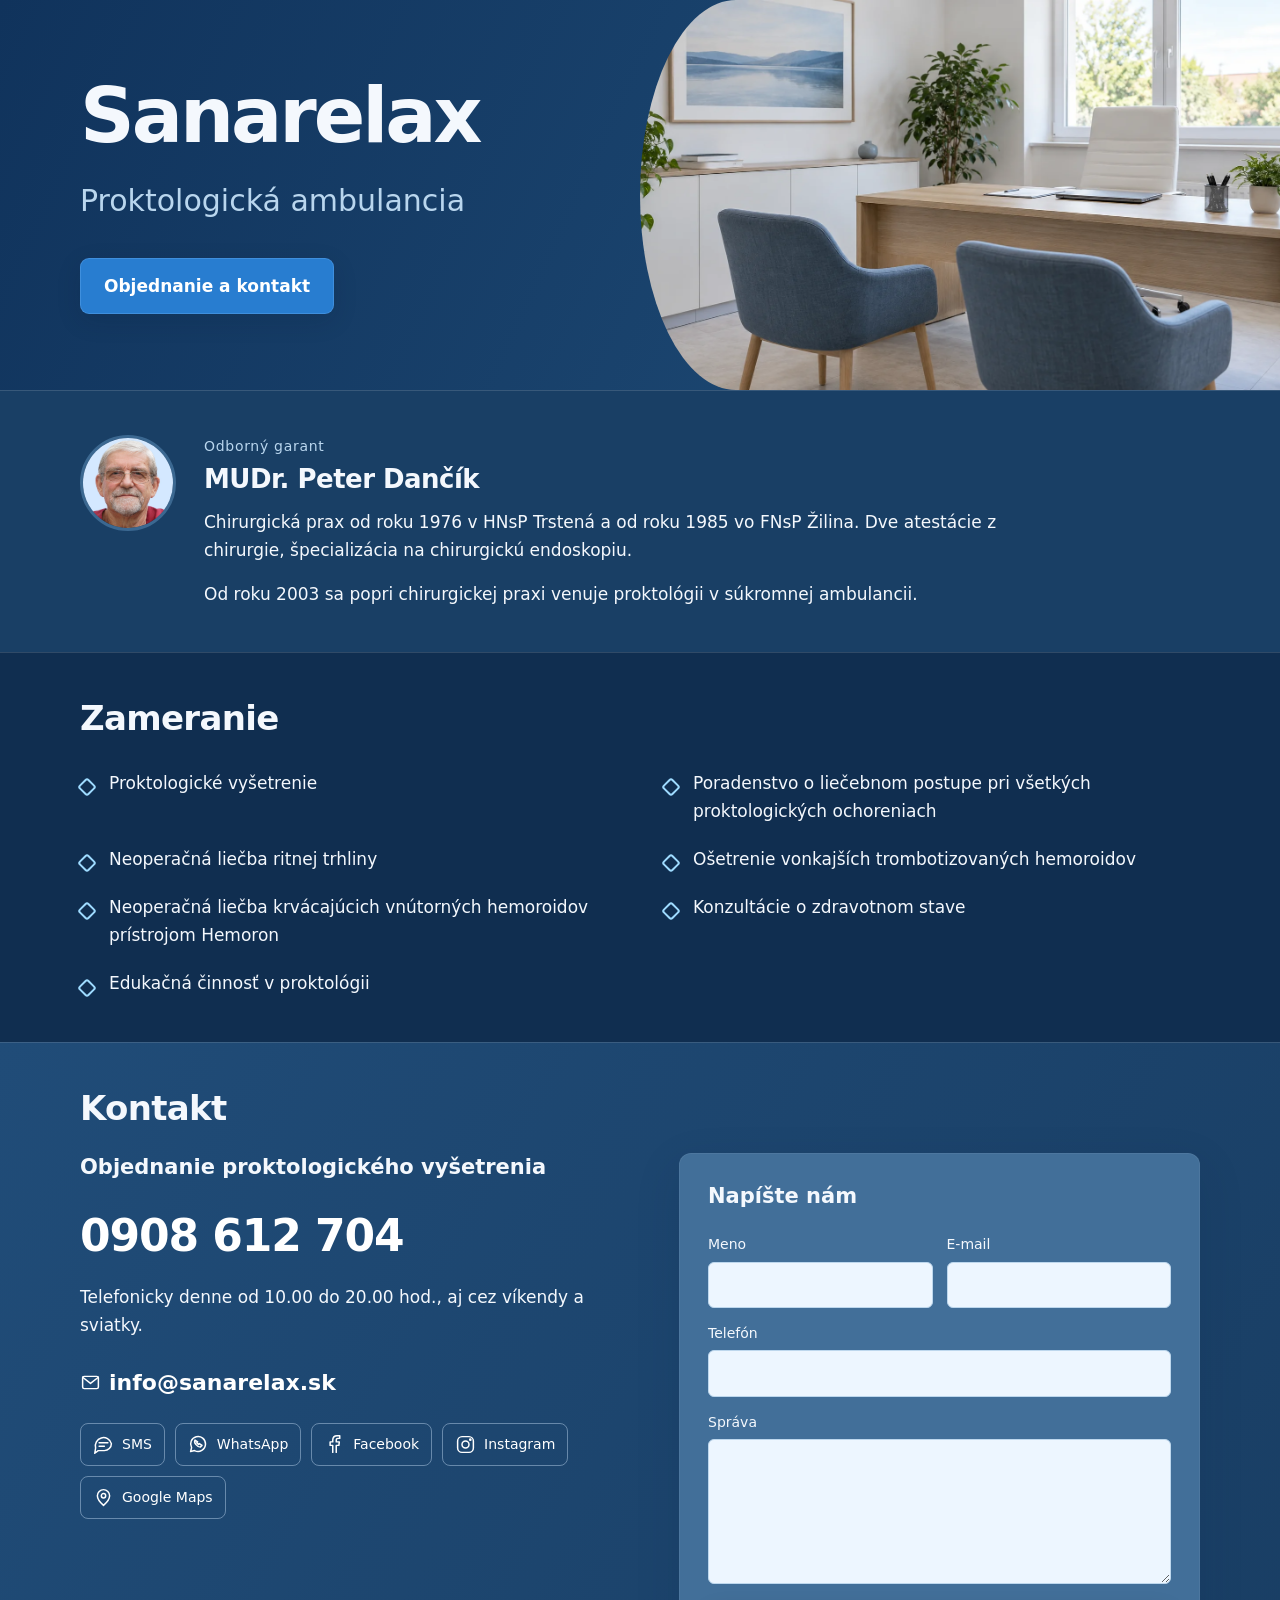
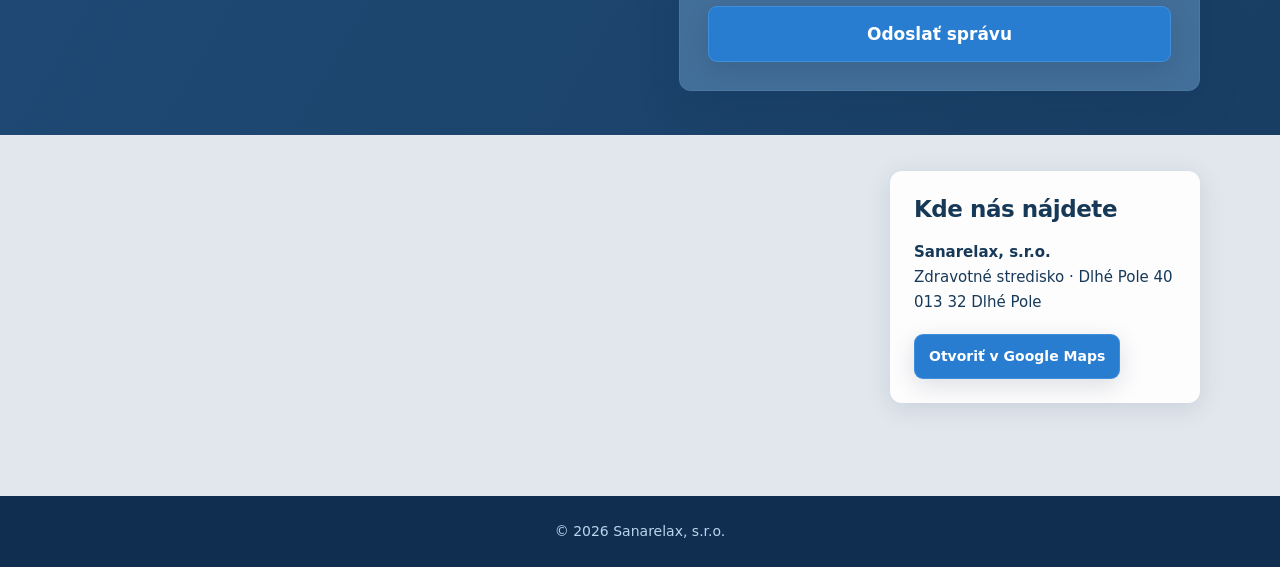
==== index.html @ e076d711 "Convert website to dark blue HTML design with shared CSS and clinic images" ====
<!DOCTYPE html>
<html lang="sk">
<head>
  <meta charset="utf-8">
  <meta name="viewport" content="width=device-width, initial-scale=1">
  <title>Sanarelax – proktologická ambulancia</title>
  <meta name="description" content="Proktologická ambulancia Sanarelax v Dlhom Poli. Odborný garant MUDr. Peter Dančík. Objednanie na telefónnom čísle 0908 612 704.">
  <link rel="stylesheet" href="assets/css/main.css">
</head>
<body>
  <main>
    <header class="hero">
<div class="hero-copy">
      <h1>Sanarelax</h1>
      <p class="subtitle">Proktologická ambulancia</p>
      <a class="button" href="#kontakt">Objednanie a kontakt</a>
    </div><img class="hero-image" src="assets/img/ordinacia.webp" alt="" width="1774" height="887" fetchpriority="high"></header>

    <section class="doctor-section" aria-labelledby="lekar">
      <div class="doctor">
        <img class="portrait" src="assets/img/peter-dancik.jpg" alt="MUDr. Peter Dančík" width="96">
        <div>
          <p class="label">Odborný garant</p>
          <h2 id="lekar">MUDr. Peter Dančík</h2>
          <p>Chirurgická prax od roku 1976 v HNsP Trstená a od roku 1985 vo FNsP Žilina. Dve atestácie z chirurgie, špecializácia na chirurgickú endoskopiu.</p>
          <p>Od roku 2003 sa popri chirurgickej praxi venuje proktológii v súkromnej ambulancii.</p>
        </div>
      </div>
    </section>

    <section class="services" aria-labelledby="zameranie">
      <h2 id="zameranie">Zameranie</h2>
      <ul>
        <li>Proktologické vyšetrenie</li>
        <li>Poradenstvo o liečebnom postupe pri všetkých proktologických ochoreniach</li>
        <li>Neoperačná liečba ritnej trhliny</li>
        <li>Ošetrenie vonkajších trombotizovaných hemoroidov</li>
        <li>Neoperačná liečba krvácajúcich vnútorných hemoroidov prístrojom Hemoron</li>
        <li>Konzultácie o zdravotnom stave</li>
        <li>Edukačná činnosť v proktológii</li>
      </ul>
    </section>

    <section id="kontakt" aria-labelledby="kontakt-nadpis">
      <h2 id="kontakt-nadpis">Kontakt</h2>
      <div class="contact-grid">
      <div>
      <h3>Objednanie proktologického vyšetrenia</h3>
      <a class="phone" href="tel:+421908612704">0908 612 704</a>
      <p>Telefonicky denne od 10.00 do 20.00 hod., aj cez víkendy a sviatky.</p>
      <div class="links" aria-label="Možnosti kontaktu">
        <a href="mailto:info@sanarelax.sk"><svg viewBox="0 0 24 24" aria-hidden="true" fill="none" stroke="currentColor" stroke-width="1.7" stroke-linecap="round" stroke-linejoin="round"><rect x="3" y="5" width="18" height="14" rx="2"/><path d="m3 6 9 7 9-7"/></svg><span>info@sanarelax.sk</span></a>
        <a href="sms:+421908612704"><svg viewBox="0 0 24 24" aria-hidden="true" fill="none" stroke="currentColor" stroke-width="1.7" stroke-linecap="round" stroke-linejoin="round"><path d="M21 11a8 8 0 0 1-8 8H6l-4 3 1-6a8 8 0 1 1 18-5Z"/><path d="M7 10h10M7 14h6"/></svg><span>SMS</span></a>
        <a href="https://wa.me/421908612704"><svg viewBox="0 0 24 24" aria-hidden="true" fill="none" stroke="currentColor" stroke-width="1.7" stroke-linecap="round" stroke-linejoin="round"><path d="M20 11.5a8.5 8.5 0 0 1-12.5 7.4L3 20l1.1-4.5A8.5 8.5 0 1 1 20 11.5Z"/><path d="M8 7c-2 3 3 8 6 8l2-2-3-2-1 1-2-2 1-1Z"/></svg><span>WhatsApp</span></a>
        <a href="https://www.facebook.com/sanarelax/"><svg viewBox="0 0 24 24" aria-hidden="true" fill="none" stroke="currentColor" stroke-width="1.7" stroke-linecap="round" stroke-linejoin="round"><path d="M14 21v-8h3l.5-4H14V7c0-1 .5-2 2-2h2V2h-3c-3 0-5 2-5 5v2H7v4h3v8"/></svg><span>Facebook</span></a>
        <a href="https://www.instagram.com/sanarelax/"><svg viewBox="0 0 24 24" aria-hidden="true" fill="none" stroke="currentColor" stroke-width="1.7" stroke-linecap="round" stroke-linejoin="round"><rect x="3" y="3" width="18" height="18" rx="5"/><circle cx="12" cy="12" r="4"/><circle cx="17.5" cy="6.5" r=".7" fill="currentColor"/></svg><span>Instagram</span></a>
        <a href="https://g.page/r/CdCc1nNWiC0nEAE"><svg viewBox="0 0 24 24" aria-hidden="true" fill="none" stroke="currentColor" stroke-width="1.7" stroke-linecap="round" stroke-linejoin="round"><path d="M19 10c0 5-7 11-7 11S5 15 5 10a7 7 0 1 1 14 0Z"/><circle cx="12" cy="10" r="2.5"/></svg><span>Google Maps</span></a>
      </div>

      </div>
      <form action="poslat.php" method="post">
        <h3>Napíšte nám</h3>
        <div class="form-row">
          <div class="field">
            <label for="contact_name">Meno</label>
            <input type="text" id="contact_name" name="contact_name" autocomplete="name" required>
          </div>
          <div class="field">
            <label for="contact_email">E-mail</label>
            <input type="email" id="contact_email" name="contact_email" autocomplete="email" required>
          </div>
        </div>
        <div class="field">
          <label for="contact_phone">Telefón</label>
          <input type="tel" id="contact_phone" name="contact_phone" autocomplete="tel" required>
        </div>
        <div class="field">
          <label for="contact_message">Správa</label>
          <textarea id="contact_message" name="contact_message" rows="5" required></textarea>
        </div>
        <button type="submit" class="button">Odoslať správu</button>
      </form>
      </div>
    </section>

    <section class="location" aria-labelledby="poloha-nadpis">
      <div class="location-info">
        <div>
          <h2 id="poloha-nadpis">Kde nás nájdete</h2>
          <address><strong>Sanarelax, s.r.o.</strong><br>
          Zdravotné stredisko · Dlhé Pole 40<br>
          013 32 Dlhé Pole</address>
        </div>
        <a class="button" href="https://g.page/r/CdCc1nNWiC0nEAE">Otvoriť v Google Maps</a>
      </div>
      <iframe id="gmapa" title="Mapa – Zdravotné stredisko Dlhé Pole" src="https://www.google.com/maps/embed?pb=!1m18!1m12!1m3!1d2601.9226549491436!2d18.625290515036497!3d49.296808277691724!2m3!1f0!2f0!3f0!3m2!1i1024!2i768!4f13.1!3m3!1m2!1s0x471467ad8bfbe7f3%3A0xce973a1a2fecd4f9!2sZdravotn%C3%A9%20stredisko%20Dlh%C3%A9%20Pole!5e0!3m2!1scs!2ssk!4v1595148067368!5m2!1scs!2ssk" width="100%" height="350" style="border:0" allowfullscreen loading="lazy"></iframe>
    </section>

    <footer>© 2026 Sanarelax, s.r.o.</footer>
  </main>
</body>
</html>
---- assets/css/main.css ----
:root{color-scheme:dark;--navy:#123458;--deep:#102e50;--panel:#204971;--text:#f4f8fd;--muted:#b9d6ee;--line:#ffffff22;--accent:#287dd0;--width:1120px}*{box-sizing:border-box}html{scroll-behavior:smooth}body{margin:0;background:var(--deep);color:var(--text);font:17px/1.65 system-ui,-apple-system,BlinkMacSystemFont,"Segoe UI",sans-serif}main{width:100%;margin:auto}a{color:var(--muted);text-underline-offset:4px}a:hover{color:white}:focus-visible{outline:3px solid #a6dcff;outline-offset:5px}h1,h2,h3,p{margin:0 0 16px}h1{font-size:clamp(46px,6vw,76px);letter-spacing:-.04em;line-height:1.05}h2{font-size:clamp(25px,3vw,34px);line-height:1.25;letter-spacing:-.02em}h3{font-size:21px;line-height:1.4}.subtitle{font-size:clamp(22px,3vw,30px);color:var(--muted);margin:20px 0 32px}.button{display:inline-flex;justify-content:center;align-items:center;padding:13px 23px;border:1px solid #80bfff44;border-radius:9px;background:var(--accent);color:white;font:inherit;font-weight:650;text-decoration:none;cursor:pointer;box-shadow:0 7px 24px #04182c22}.button:hover{background:#1f68b0}.hero{display:grid;grid-template-columns:1fr 1fr;background:linear-gradient(115deg,#10335c,#214f7a);min-height:390px}.hero-copy{align-self:center;padding:64px 34px 64px max(28px,calc((100vw - var(--width))/2))}.hero-image{width:100%;height:100%;min-height:390px;object-fit:cover;border-radius:18% 0 0 18% / 60% 0 0 60%}section{border-top:1px solid var(--line);padding:44px max(28px,calc((100vw - var(--width))/2));scroll-margin-top:20px}.doctor-section{background:#193f65}.doctor{display:flex;align-items:flex-start;gap:28px;max-width:960px}.portrait{width:96px;height:96px;object-fit:cover;border-radius:50%;flex:0 0 96px;border:3px solid #8bc7f34d}.label{color:var(--muted);font-size:14px;letter-spacing:.05em;margin-bottom:5px}.doctor h2{font-size:26px;margin-bottom:12px}.doctor p:last-child{margin-bottom:0}.services{background:var(--deep)}.services h2{margin-bottom:30px}.services ul{display:grid;grid-template-columns:1fr 1fr;gap:20px 48px;list-style:none;margin:0;padding:0}.services li{position:relative;padding-left:29px}.services li:before{content:"";position:absolute;left:0;top:.65em;width:10px;height:10px;border:2px solid #9edbff;border-radius:3px;transform:rotate(45deg)}#kontakt{background:linear-gradient(120deg,#204c78,#193e64)}.contact-grid{display:grid;grid-template-columns:1.05fr 1fr;gap:52px;align-items:start}#kontakt>h2{margin-bottom:24px}.phone{display:inline-block;font-size:clamp(30px,4vw,44px);line-height:1.3;color:#fff;text-decoration:none;font-weight:700;margin:9px 0 18px;letter-spacing:-.025em}.links{display:flex;flex-wrap:wrap;gap:10px;margin-top:26px}.links a{display:inline-flex;align-items:center;gap:8px;color:#fff;text-decoration:none;font-size:14px;border:1px solid #b1cbe580;border-radius:8px;padding:9px 12px}.links a:hover{background:#ffffff12}.links a:first-child{width:100%;border:0;padding:0 0 12px;font-size:22px;font-weight:600}.links svg{width:21px;height:21px;flex-shrink:0}.links span{overflow-wrap:anywhere}form{background:#426f99;padding:28px;border:1px solid #ffffff0f;border-radius:12px;box-shadow:0 15px 45px #09234020}form h3{margin-bottom:22px}.form-row{display:grid;grid-template-columns:1fr 1fr;gap:14px}.field{margin-bottom:14px;min-width:0}label{display:block;font-size:14px;margin-bottom:5px}input,textarea{font:inherit;line-height:1.45;width:100%;padding:10px 12px;background:#edf6ff;color:#17324b;border:1px solid #bdd7ed;border-radius:6px;min-height:44px;color-scheme:light}textarea{resize:vertical;min-height:116px}form .button{width:100%}.location{padding:0;position:relative;background:#e2e7ed;color:#173958}.location iframe{display:block;width:100%;height:360px;border:0;filter:grayscale(1)}.location-info{position:absolute;right:max(28px,calc((100vw - var(--width))/2));top:35px;width:310px;padding:24px;border-radius:12px;background:#ffffffed;z-index:1;box-shadow:0 5px 24px #17395820}.location-info h2{font-size:23px}.location-info address{font-style:normal;font-size:15px}.location-info .button{margin-top:20px;padding:10px 14px;font-size:14px}footer{text-align:center;padding:24px;color:var(--muted);font-size:14px}.response-page main{max-width:800px;padding:48px 24px}.response-page header{padding:30px 0}.response-page section{padding:30px;background:var(--panel);border-radius:12px}.status{font-size:32px;color:var(--muted)}.actions{display:flex;flex-wrap:wrap;gap:18px;align-items:center}.note{color:var(--muted)}[hidden]{display:none!important}progress{width:100%;accent-color:var(--accent);margin:16px 0}@media(max-width:760px){.hero{grid-template-columns:1fr}.hero-copy{padding:42px 24px}.hero-image{height:230px;min-height:0;border-radius:0}.contact-grid{grid-template-columns:1fr;gap:30px}section{padding:32px 24px}.services ul{grid-template-columns:1fr;gap:17px}.location{padding:0}.location-info{position:static;width:auto;border-radius:0;padding:26px 24px}.location iframe{height:300px}.doctor{gap:18px}.portrait{width:80px;height:80px;flex-basis:80px}.doctor h2{font-size:23px}form{padding:22px}}@media(max-width:380px){.form-row{grid-template-columns:1fr;gap:0}.doctor{display:block}.portrait{margin-bottom:16px}.links a:first-child{font-size:19px}}@media(prefers-reduced-motion:reduce){html{scroll-behavior:auto}}
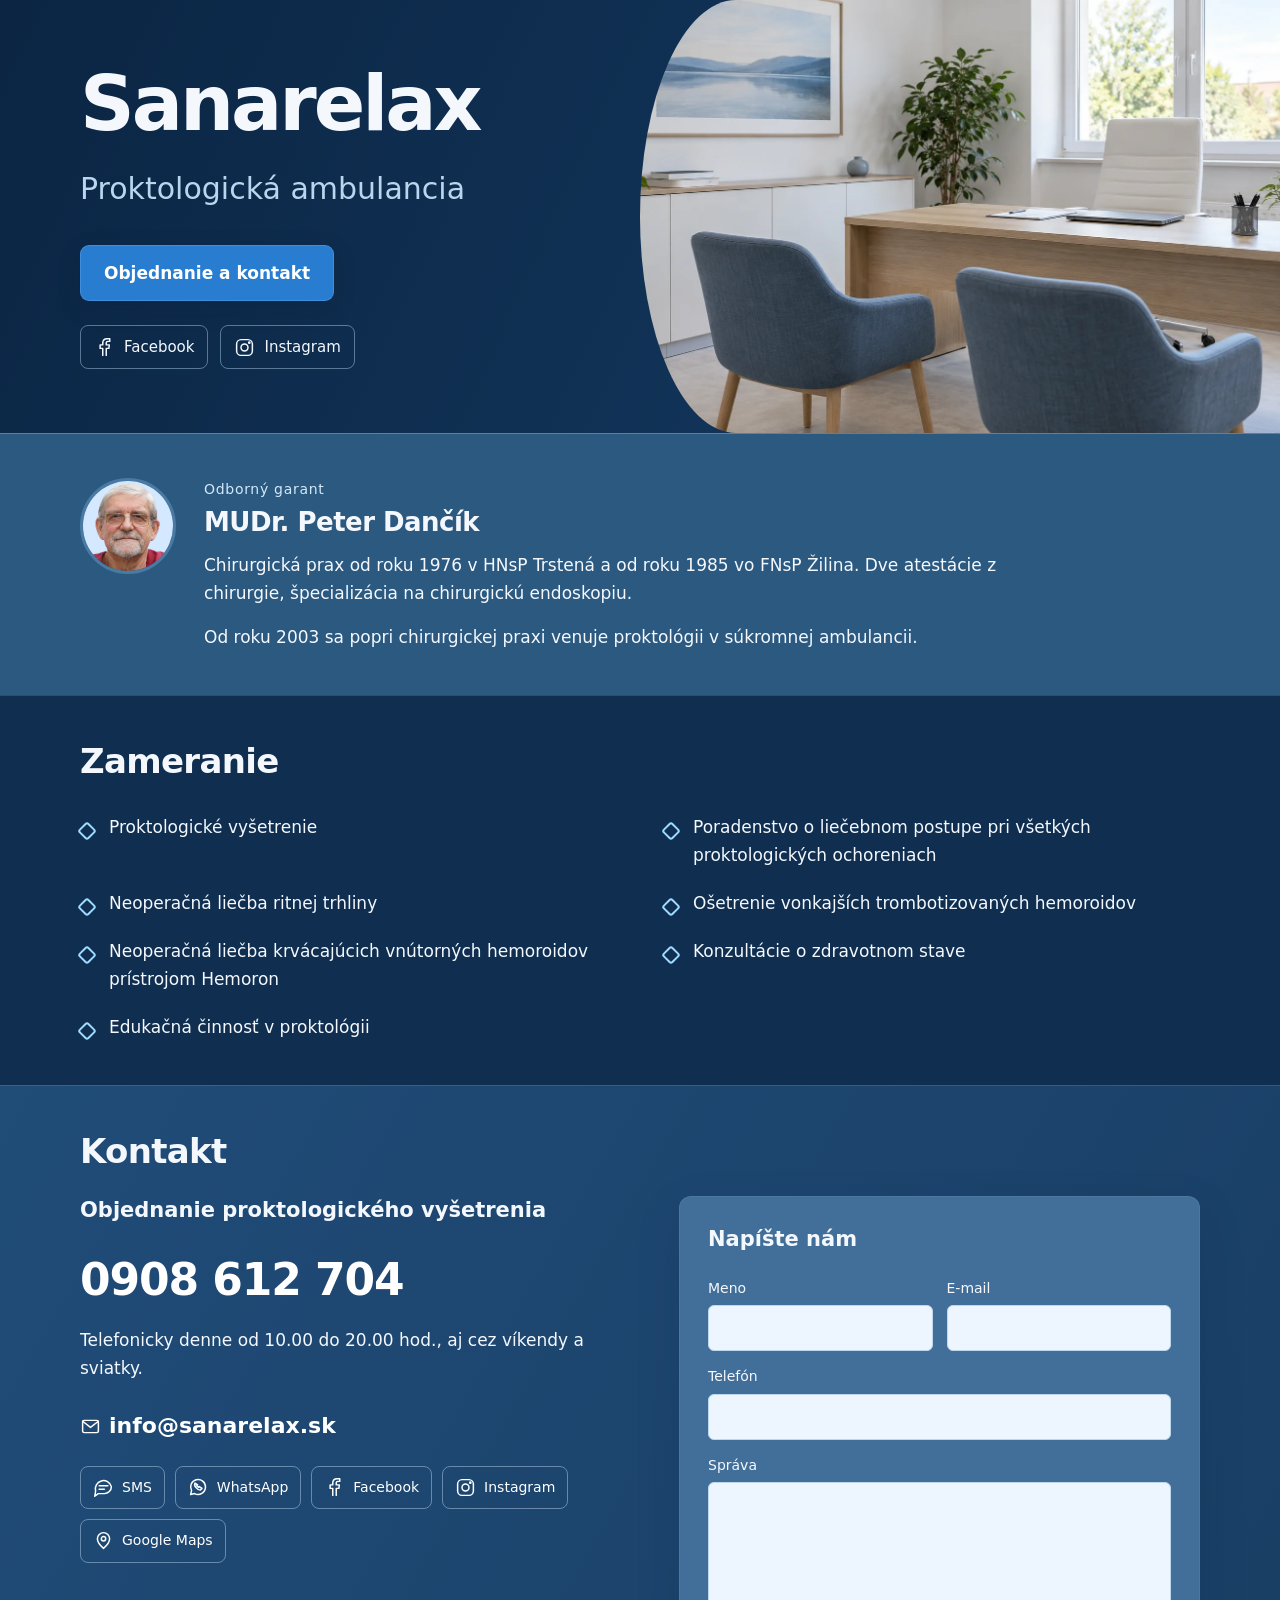
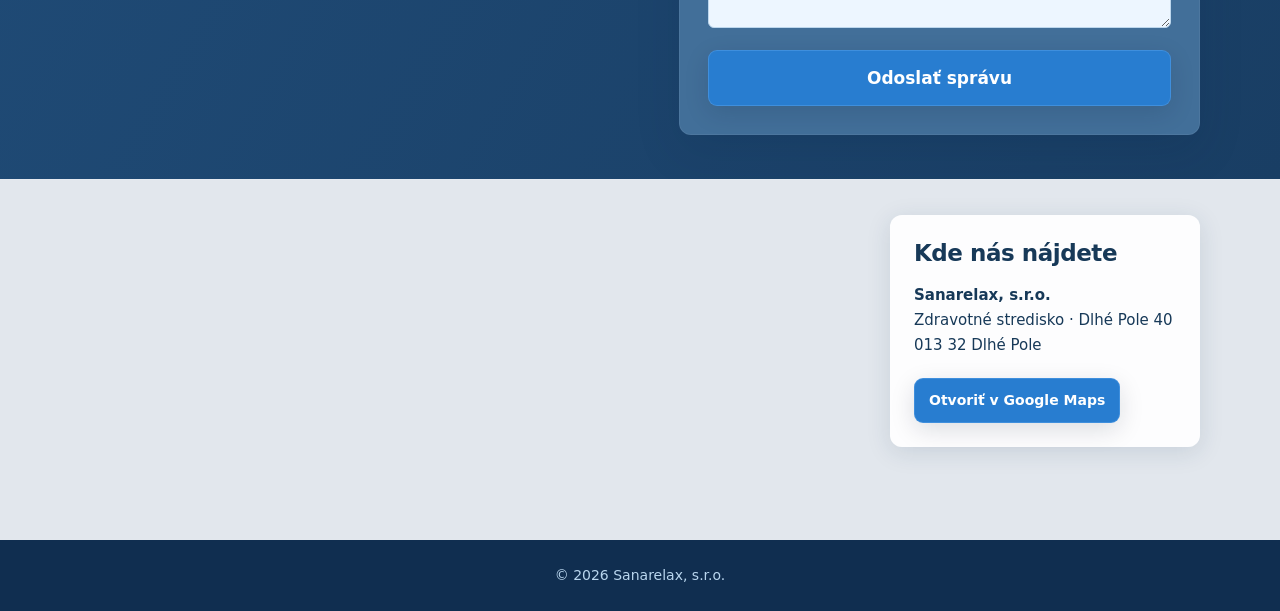
==== commit 5e8a14d5: "Add header social links and distinguish biography background" ====
--- a/index.html
+++ b/index.html
@@ -14,6 +14,10 @@
       <h1>Sanarelax</h1>
       <p class="subtitle">Proktologická ambulancia</p>
       <a class="button" href="#kontakt">Objednanie a kontakt</a>
+      <nav class="hero-social" aria-label="Sociálne siete">
+        <a href="https://www.facebook.com/sanarelax/"><svg viewBox="0 0 24 24" aria-hidden="true" fill="none" stroke="currentColor" stroke-width="1.7" stroke-linecap="round" stroke-linejoin="round"><path d="M14 21v-8h3l.5-4H14V7c0-1 .5-2 2-2h2V2h-3c-3 0-5 2-5 5v2H7v4h3v8"/></svg><span>Facebook</span></a>
+        <a href="https://www.instagram.com/sanarelax/"><svg viewBox="0 0 24 24" aria-hidden="true" fill="none" stroke="currentColor" stroke-width="1.7" stroke-linecap="round" stroke-linejoin="round"><rect x="3" y="3" width="18" height="18" rx="5"/><circle cx="12" cy="12" r="4"/><circle cx="17.5" cy="6.5" r=".7" fill="currentColor"/></svg><span>Instagram</span></a>
+      </nav>
     </div><img class="hero-image" src="assets/img/ordinacia.webp" alt="" width="1774" height="887" fetchpriority="high"></header>
 
     <section class="doctor-section" aria-labelledby="lekar">
--- a/assets/css/main.css
+++ b/assets/css/main.css
@@ -1 +1,2 @@
-:root{color-scheme:dark;--navy:#123458;--deep:#102e50;--panel:#204971;--text:#f4f8fd;--muted:#b9d6ee;--line:#ffffff22;--accent:#287dd0;--width:1120px}*{box-sizing:border-box}html{scroll-behavior:smooth}body{margin:0;background:var(--deep);color:var(--text);font:17px/1.65 system-ui,-apple-system,BlinkMacSystemFont,"Segoe UI",sans-serif}main{width:100%;margin:auto}a{color:var(--muted);text-underline-offset:4px}a:hover{color:white}:focus-visible{outline:3px solid #a6dcff;outline-offset:5px}h1,h2,h3,p{margin:0 0 16px}h1{font-size:clamp(46px,6vw,76px);letter-spacing:-.04em;line-height:1.05}h2{font-size:clamp(25px,3vw,34px);line-height:1.25;letter-spacing:-.02em}h3{font-size:21px;line-height:1.4}.subtitle{font-size:clamp(22px,3vw,30px);color:var(--muted);margin:20px 0 32px}.button{display:inline-flex;justify-content:center;align-items:center;padding:13px 23px;border:1px solid #80bfff44;border-radius:9px;background:var(--accent);color:white;font:inherit;font-weight:650;text-decoration:none;cursor:pointer;box-shadow:0 7px 24px #04182c22}.button:hover{background:#1f68b0}.hero{display:grid;grid-template-columns:1fr 1fr;background:linear-gradient(115deg,#10335c,#214f7a);min-height:390px}.hero-copy{align-self:center;padding:64px 34px 64px max(28px,calc((100vw - var(--width))/2))}.hero-image{width:100%;height:100%;min-height:390px;object-fit:cover;border-radius:18% 0 0 18% / 60% 0 0 60%}section{border-top:1px solid var(--line);padding:44px max(28px,calc((100vw - var(--width))/2));scroll-margin-top:20px}.doctor-section{background:#193f65}.doctor{display:flex;align-items:flex-start;gap:28px;max-width:960px}.portrait{width:96px;height:96px;object-fit:cover;border-radius:50%;flex:0 0 96px;border:3px solid #8bc7f34d}.label{color:var(--muted);font-size:14px;letter-spacing:.05em;margin-bottom:5px}.doctor h2{font-size:26px;margin-bottom:12px}.doctor p:last-child{margin-bottom:0}.services{background:var(--deep)}.services h2{margin-bottom:30px}.services ul{display:grid;grid-template-columns:1fr 1fr;gap:20px 48px;list-style:none;margin:0;padding:0}.services li{position:relative;padding-left:29px}.services li:before{content:"";position:absolute;left:0;top:.65em;width:10px;height:10px;border:2px solid #9edbff;border-radius:3px;transform:rotate(45deg)}#kontakt{background:linear-gradient(120deg,#204c78,#193e64)}.contact-grid{display:grid;grid-template-columns:1.05fr 1fr;gap:52px;align-items:start}#kontakt>h2{margin-bottom:24px}.phone{display:inline-block;font-size:clamp(30px,4vw,44px);line-height:1.3;color:#fff;text-decoration:none;font-weight:700;margin:9px 0 18px;letter-spacing:-.025em}.links{display:flex;flex-wrap:wrap;gap:10px;margin-top:26px}.links a{display:inline-flex;align-items:center;gap:8px;color:#fff;text-decoration:none;font-size:14px;border:1px solid #b1cbe580;border-radius:8px;padding:9px 12px}.links a:hover{background:#ffffff12}.links a:first-child{width:100%;border:0;padding:0 0 12px;font-size:22px;font-weight:600}.links svg{width:21px;height:21px;flex-shrink:0}.links span{overflow-wrap:anywhere}form{background:#426f99;padding:28px;border:1px solid #ffffff0f;border-radius:12px;box-shadow:0 15px 45px #09234020}form h3{margin-bottom:22px}.form-row{display:grid;grid-template-columns:1fr 1fr;gap:14px}.field{margin-bottom:14px;min-width:0}label{display:block;font-size:14px;margin-bottom:5px}input,textarea{font:inherit;line-height:1.45;width:100%;padding:10px 12px;background:#edf6ff;color:#17324b;border:1px solid #bdd7ed;border-radius:6px;min-height:44px;color-scheme:light}textarea{resize:vertical;min-height:116px}form .button{width:100%}.location{padding:0;position:relative;background:#e2e7ed;color:#173958}.location iframe{display:block;width:100%;height:360px;border:0;filter:grayscale(1)}.location-info{position:absolute;right:max(28px,calc((100vw - var(--width))/2));top:35px;width:310px;padding:24px;border-radius:12px;background:#ffffffed;z-index:1;box-shadow:0 5px 24px #17395820}.location-info h2{font-size:23px}.location-info address{font-style:normal;font-size:15px}.location-info .button{margin-top:20px;padding:10px 14px;font-size:14px}footer{text-align:center;padding:24px;color:var(--muted);font-size:14px}.response-page main{max-width:800px;padding:48px 24px}.response-page header{padding:30px 0}.response-page section{padding:30px;background:var(--panel);border-radius:12px}.status{font-size:32px;color:var(--muted)}.actions{display:flex;flex-wrap:wrap;gap:18px;align-items:center}.note{color:var(--muted)}[hidden]{display:none!important}progress{width:100%;accent-color:var(--accent);margin:16px 0}@media(max-width:760px){.hero{grid-template-columns:1fr}.hero-copy{padding:42px 24px}.hero-image{height:230px;min-height:0;border-radius:0}.contact-grid{grid-template-columns:1fr;gap:30px}section{padding:32px 24px}.services ul{grid-template-columns:1fr;gap:17px}.location{padding:0}.location-info{position:static;width:auto;border-radius:0;padding:26px 24px}.location iframe{height:300px}.doctor{gap:18px}.portrait{width:80px;height:80px;flex-basis:80px}.doctor h2{font-size:23px}form{padding:22px}}@media(max-width:380px){.form-row{grid-template-columns:1fr;gap:0}.doctor{display:block}.portrait{margin-bottom:16px}.links a:first-child{font-size:19px}}@media(prefers-reduced-motion:reduce){html{scroll-behavior:auto}}+:root{color-scheme:dark;--navy:#123458;--deep:#102e50;--panel:#204971;--text:#f4f8fd;--muted:#b9d6ee;--line:#ffffff22;--accent:#287dd0;--width:1120px}*{box-sizing:border-box}html{scroll-behavior:smooth}body{margin:0;background:var(--deep);color:var(--text);font:17px/1.65 system-ui,-apple-system,BlinkMacSystemFont,"Segoe UI",sans-serif}main{width:100%;margin:auto}a{color:var(--muted);text-underline-offset:4px}a:hover{color:white}:focus-visible{outline:3px solid #a6dcff;outline-offset:5px}h1,h2,h3,p{margin:0 0 16px}h1{font-size:clamp(46px,6vw,76px);letter-spacing:-.04em;line-height:1.05}h2{font-size:clamp(25px,3vw,34px);line-height:1.25;letter-spacing:-.02em}h3{font-size:21px;line-height:1.4}.subtitle{font-size:clamp(22px,3vw,30px);color:var(--muted);margin:20px 0 32px}.button{display:inline-flex;justify-content:center;align-items:center;padding:13px 23px;border:1px solid #80bfff44;border-radius:9px;background:var(--accent);color:white;font:inherit;font-weight:650;text-decoration:none;cursor:pointer;box-shadow:0 7px 24px #04182c22}.button:hover{background:#1f68b0}.hero{display:grid;grid-template-columns:1fr 1fr;background:linear-gradient(115deg,#0b2543,#153c64);min-height:390px}.hero-copy{align-self:center;padding:64px 34px 64px max(28px,calc((100vw - var(--width))/2))}.hero-image{width:100%;height:100%;min-height:390px;object-fit:cover;border-radius:18% 0 0 18% / 60% 0 0 60%}section{border-top:1px solid var(--line);padding:44px max(28px,calc((100vw - var(--width))/2));scroll-margin-top:20px}.doctor-section{background:#2c5980;border-top:1px solid #9edbff55}.doctor-section .label{color:#d3e9fa}.doctor{display:flex;align-items:flex-start;gap:28px;max-width:960px}.portrait{width:96px;height:96px;object-fit:cover;border-radius:50%;flex:0 0 96px;border:3px solid #8bc7f34d}.label{color:var(--muted);font-size:14px;letter-spacing:.05em;margin-bottom:5px}.doctor h2{font-size:26px;margin-bottom:12px}.doctor p:last-child{margin-bottom:0}.services{background:var(--deep)}.services h2{margin-bottom:30px}.services ul{display:grid;grid-template-columns:1fr 1fr;gap:20px 48px;list-style:none;margin:0;padding:0}.services li{position:relative;padding-left:29px}.services li:before{content:"";position:absolute;left:0;top:.65em;width:10px;height:10px;border:2px solid #9edbff;border-radius:3px;transform:rotate(45deg)}#kontakt{background:linear-gradient(120deg,#204c78,#193e64)}.contact-grid{display:grid;grid-template-columns:1.05fr 1fr;gap:52px;align-items:start}#kontakt>h2{margin-bottom:24px}.phone{display:inline-block;font-size:clamp(30px,4vw,44px);line-height:1.3;color:#fff;text-decoration:none;font-weight:700;margin:9px 0 18px;letter-spacing:-.025em}.links{display:flex;flex-wrap:wrap;gap:10px;margin-top:26px}.links a{display:inline-flex;align-items:center;gap:8px;color:#fff;text-decoration:none;font-size:14px;border:1px solid #b1cbe580;border-radius:8px;padding:9px 12px}.links a:hover{background:#ffffff12}.links a:first-child{width:100%;border:0;padding:0 0 12px;font-size:22px;font-weight:600}.links svg{width:21px;height:21px;flex-shrink:0}.links span{overflow-wrap:anywhere}form{background:#426f99;padding:28px;border:1px solid #ffffff0f;border-radius:12px;box-shadow:0 15px 45px #09234020}form h3{margin-bottom:22px}.form-row{display:grid;grid-template-columns:1fr 1fr;gap:14px}.field{margin-bottom:14px;min-width:0}label{display:block;font-size:14px;margin-bottom:5px}input,textarea{font:inherit;line-height:1.45;width:100%;padding:10px 12px;background:#edf6ff;color:#17324b;border:1px solid #bdd7ed;border-radius:6px;min-height:44px;color-scheme:light}textarea{resize:vertical;min-height:116px}form .button{width:100%}.location{padding:0;position:relative;background:#e2e7ed;color:#173958}.location iframe{display:block;width:100%;height:360px;border:0;filter:grayscale(1)}.location-info{position:absolute;right:max(28px,calc((100vw - var(--width))/2));top:35px;width:310px;padding:24px;border-radius:12px;background:#ffffffed;z-index:1;box-shadow:0 5px 24px #17395820}.location-info h2{font-size:23px}.location-info address{font-style:normal;font-size:15px}.location-info .button{margin-top:20px;padding:10px 14px;font-size:14px}footer{text-align:center;padding:24px;color:var(--muted);font-size:14px}.response-page main{max-width:800px;padding:48px 24px}.response-page header{padding:30px 0}.response-page section{padding:30px;background:var(--panel);border-radius:12px}.status{font-size:32px;color:var(--muted)}.actions{display:flex;flex-wrap:wrap;gap:18px;align-items:center}.note{color:var(--muted)}[hidden]{display:none!important}progress{width:100%;accent-color:var(--accent);margin:16px 0}@media(max-width:760px){.hero{grid-template-columns:1fr}.hero-copy{padding:42px 24px}.hero-image{height:230px;min-height:0;border-radius:0}.contact-grid{grid-template-columns:1fr;gap:30px}section{padding:32px 24px}.services ul{grid-template-columns:1fr;gap:17px}.location{padding:0}.location-info{position:static;width:auto;border-radius:0;padding:26px 24px}.location iframe{height:300px}.doctor{gap:18px}.portrait{width:80px;height:80px;flex-basis:80px}.doctor h2{font-size:23px}form{padding:22px}}@media(max-width:380px){.form-row{grid-template-columns:1fr;gap:0}.doctor{display:block}.portrait{margin-bottom:16px}.links a:first-child{font-size:19px}}@media(prefers-reduced-motion:reduce){html{scroll-behavior:auto}}
+.hero-social{display:flex;flex-wrap:wrap;gap:12px;margin-top:24px}.hero-social a{display:inline-flex;align-items:center;gap:9px;min-height:44px;padding:9px 13px;border:1px solid #a9cfe77a;border-radius:8px;color:#f4f8fd;text-decoration:none;font-size:15px;line-height:1.4}.hero-social a:hover{background:#ffffff14;border-color:#a9cfe7}.hero-social svg{width:21px;height:21px;flex-shrink:0}
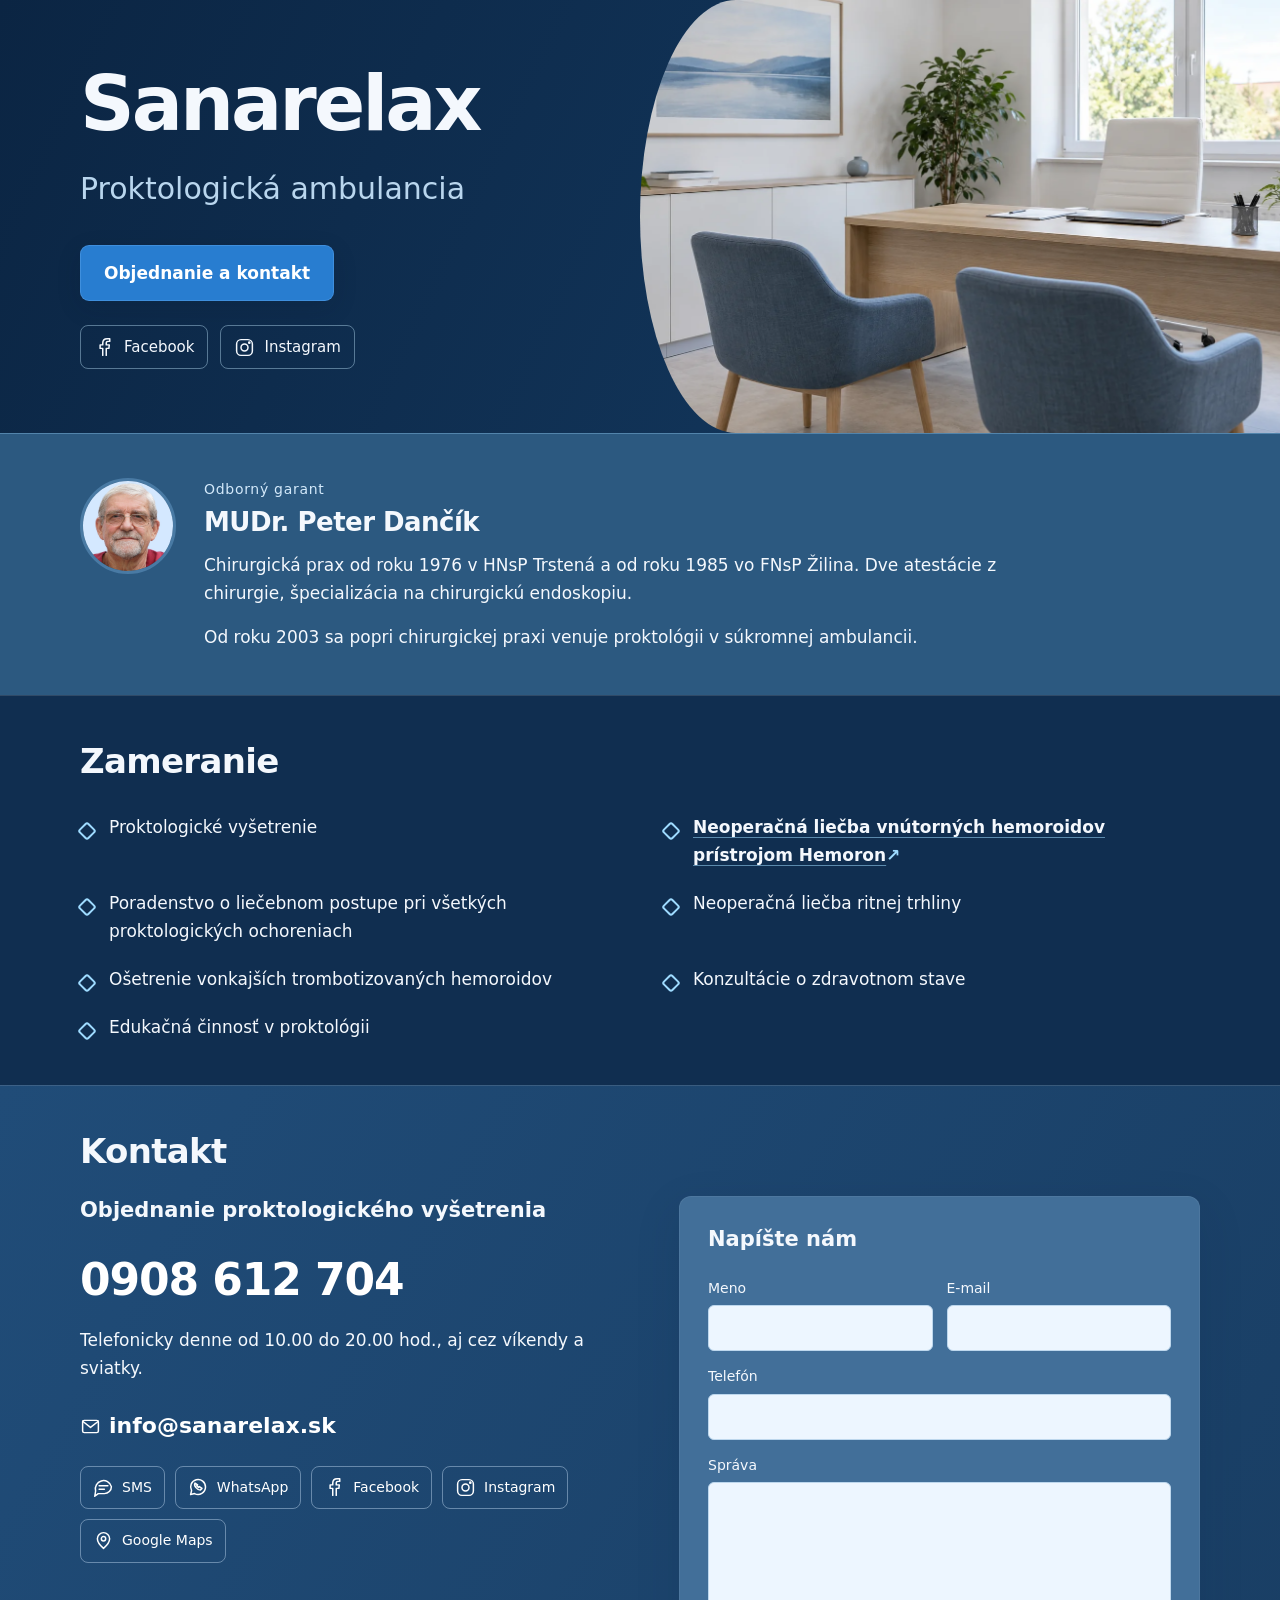
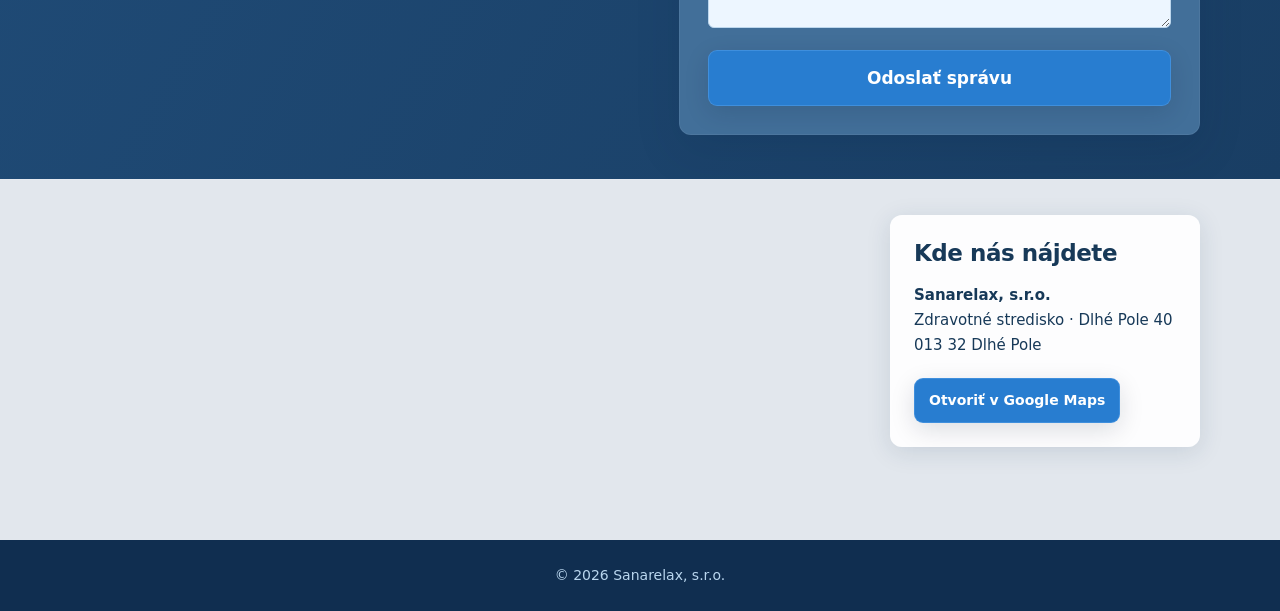
==== commit eeabdf41: "Add Hemoron treatment page and reorder services" ====
--- a/index.html
+++ b/index.html
@@ -36,10 +36,10 @@
       <h2 id="zameranie">Zameranie</h2>
       <ul>
         <li>Proktologické vyšetrenie</li>
+        <li><a href="hemoron.html">Neoperačná liečba vnútorných hemoroidov prístrojom Hemoron<span class="service-arrow" aria-hidden="true"> ↗</span></a></li>
         <li>Poradenstvo o liečebnom postupe pri všetkých proktologických ochoreniach</li>
         <li>Neoperačná liečba ritnej trhliny</li>
         <li>Ošetrenie vonkajších trombotizovaných hemoroidov</li>
-        <li>Neoperačná liečba krvácajúcich vnútorných hemoroidov prístrojom Hemoron</li>
         <li>Konzultácie o zdravotnom stave</li>
         <li>Edukačná činnosť v proktológii</li>
       </ul>
--- a/assets/css/main.css
+++ b/assets/css/main.css
@@ -1,2 +1,25 @@
 :root{color-scheme:dark;--navy:#123458;--deep:#102e50;--panel:#204971;--text:#f4f8fd;--muted:#b9d6ee;--line:#ffffff22;--accent:#287dd0;--width:1120px}*{box-sizing:border-box}html{scroll-behavior:smooth}body{margin:0;background:var(--deep);color:var(--text);font:17px/1.65 system-ui,-apple-system,BlinkMacSystemFont,"Segoe UI",sans-serif}main{width:100%;margin:auto}a{color:var(--muted);text-underline-offset:4px}a:hover{color:white}:focus-visible{outline:3px solid #a6dcff;outline-offset:5px}h1,h2,h3,p{margin:0 0 16px}h1{font-size:clamp(46px,6vw,76px);letter-spacing:-.04em;line-height:1.05}h2{font-size:clamp(25px,3vw,34px);line-height:1.25;letter-spacing:-.02em}h3{font-size:21px;line-height:1.4}.subtitle{font-size:clamp(22px,3vw,30px);color:var(--muted);margin:20px 0 32px}.button{display:inline-flex;justify-content:center;align-items:center;padding:13px 23px;border:1px solid #80bfff44;border-radius:9px;background:var(--accent);color:white;font:inherit;font-weight:650;text-decoration:none;cursor:pointer;box-shadow:0 7px 24px #04182c22}.button:hover{background:#1f68b0}.hero{display:grid;grid-template-columns:1fr 1fr;background:linear-gradient(115deg,#0b2543,#153c64);min-height:390px}.hero-copy{align-self:center;padding:64px 34px 64px max(28px,calc((100vw - var(--width))/2))}.hero-image{width:100%;height:100%;min-height:390px;object-fit:cover;border-radius:18% 0 0 18% / 60% 0 0 60%}section{border-top:1px solid var(--line);padding:44px max(28px,calc((100vw - var(--width))/2));scroll-margin-top:20px}.doctor-section{background:#2c5980;border-top:1px solid #9edbff55}.doctor-section .label{color:#d3e9fa}.doctor{display:flex;align-items:flex-start;gap:28px;max-width:960px}.portrait{width:96px;height:96px;object-fit:cover;border-radius:50%;flex:0 0 96px;border:3px solid #8bc7f34d}.label{color:var(--muted);font-size:14px;letter-spacing:.05em;margin-bottom:5px}.doctor h2{font-size:26px;margin-bottom:12px}.doctor p:last-child{margin-bottom:0}.services{background:var(--deep)}.services h2{margin-bottom:30px}.services ul{display:grid;grid-template-columns:1fr 1fr;gap:20px 48px;list-style:none;margin:0;padding:0}.services li{position:relative;padding-left:29px}.services li:before{content:"";position:absolute;left:0;top:.65em;width:10px;height:10px;border:2px solid #9edbff;border-radius:3px;transform:rotate(45deg)}#kontakt{background:linear-gradient(120deg,#204c78,#193e64)}.contact-grid{display:grid;grid-template-columns:1.05fr 1fr;gap:52px;align-items:start}#kontakt>h2{margin-bottom:24px}.phone{display:inline-block;font-size:clamp(30px,4vw,44px);line-height:1.3;color:#fff;text-decoration:none;font-weight:700;margin:9px 0 18px;letter-spacing:-.025em}.links{display:flex;flex-wrap:wrap;gap:10px;margin-top:26px}.links a{display:inline-flex;align-items:center;gap:8px;color:#fff;text-decoration:none;font-size:14px;border:1px solid #b1cbe580;border-radius:8px;padding:9px 12px}.links a:hover{background:#ffffff12}.links a:first-child{width:100%;border:0;padding:0 0 12px;font-size:22px;font-weight:600}.links svg{width:21px;height:21px;flex-shrink:0}.links span{overflow-wrap:anywhere}form{background:#426f99;padding:28px;border:1px solid #ffffff0f;border-radius:12px;box-shadow:0 15px 45px #09234020}form h3{margin-bottom:22px}.form-row{display:grid;grid-template-columns:1fr 1fr;gap:14px}.field{margin-bottom:14px;min-width:0}label{display:block;font-size:14px;margin-bottom:5px}input,textarea{font:inherit;line-height:1.45;width:100%;padding:10px 12px;background:#edf6ff;color:#17324b;border:1px solid #bdd7ed;border-radius:6px;min-height:44px;color-scheme:light}textarea{resize:vertical;min-height:116px}form .button{width:100%}.location{padding:0;position:relative;background:#e2e7ed;color:#173958}.location iframe{display:block;width:100%;height:360px;border:0;filter:grayscale(1)}.location-info{position:absolute;right:max(28px,calc((100vw - var(--width))/2));top:35px;width:310px;padding:24px;border-radius:12px;background:#ffffffed;z-index:1;box-shadow:0 5px 24px #17395820}.location-info h2{font-size:23px}.location-info address{font-style:normal;font-size:15px}.location-info .button{margin-top:20px;padding:10px 14px;font-size:14px}footer{text-align:center;padding:24px;color:var(--muted);font-size:14px}.response-page main{max-width:800px;padding:48px 24px}.response-page header{padding:30px 0}.response-page section{padding:30px;background:var(--panel);border-radius:12px}.status{font-size:32px;color:var(--muted)}.actions{display:flex;flex-wrap:wrap;gap:18px;align-items:center}.note{color:var(--muted)}[hidden]{display:none!important}progress{width:100%;accent-color:var(--accent);margin:16px 0}@media(max-width:760px){.hero{grid-template-columns:1fr}.hero-copy{padding:42px 24px}.hero-image{height:230px;min-height:0;border-radius:0}.contact-grid{grid-template-columns:1fr;gap:30px}section{padding:32px 24px}.services ul{grid-template-columns:1fr;gap:17px}.location{padding:0}.location-info{position:static;width:auto;border-radius:0;padding:26px 24px}.location iframe{height:300px}.doctor{gap:18px}.portrait{width:80px;height:80px;flex-basis:80px}.doctor h2{font-size:23px}form{padding:22px}}@media(max-width:380px){.form-row{grid-template-columns:1fr;gap:0}.doctor{display:block}.portrait{margin-bottom:16px}.links a:first-child{font-size:19px}}@media(prefers-reduced-motion:reduce){html{scroll-behavior:auto}}
 .hero-social{display:flex;flex-wrap:wrap;gap:12px;margin-top:24px}.hero-social a{display:inline-flex;align-items:center;gap:9px;min-height:44px;padding:9px 13px;border:1px solid #a9cfe77a;border-radius:8px;color:#f4f8fd;text-decoration:none;font-size:15px;line-height:1.4}.hero-social a:hover{background:#ffffff14;border-color:#a9cfe7}.hero-social svg{width:21px;height:21px;flex-shrink:0}
+
+/* Spoločné prvky podstránok zamerania */
+.services li a{color:var(--text);font-weight:600;text-decoration-thickness:1px;text-decoration-color:#9edbff88}
+.services li a:hover{color:#bce6ff;text-decoration-color:currentColor}
+.service-arrow{display:inline-block;color:#9edbff}
+.subpage-header{padding:24px max(24px,calc((100vw - var(--width))/2));background:#0b2543;display:flex;flex-wrap:wrap;justify-content:space-between;align-items:center;gap:18px;border-bottom:1px solid var(--line)}
+.brand{color:var(--text);text-decoration:none;font-size:28px;font-weight:700;letter-spacing:-.03em}
+.subpage-nav{display:flex;flex-wrap:wrap;align-items:center;gap:20px}
+.subpage-nav .hero-social{margin:0}
+.article-hero{background:linear-gradient(115deg,#0b2543,#153c64);padding:44px max(24px,calc((100vw - var(--width))/2)) 52px}
+.breadcrumb{margin:0 0 28px;font-size:15px}
+.article-hero h1{max-width:900px;font-size:clamp(30px,4.5vw,50px);line-height:1.18;overflow-wrap:break-word}
+.article-body{max-width:calc(800px + 48px);margin:auto;padding:44px 24px 52px}
+.article-body p{margin-bottom:24px}
+.article-body h2{margin:36px 0 20px;font-size:clamp(24px,3vw,30px)}
+.article-body li{padding-left:5px;margin-bottom:16px}
+.article-body ul{padding-left:22px}
+.article-note{padding:24px;border-left:3px solid #9edbff;background:var(--panel);border-radius:0 9px 9px 0;margin:30px 0}
+.article-note p:last-child{margin-bottom:0}
+.article-contact{background:#2c5980}
+.article-contact .actions{margin-top:24px}
+.article-contact p{max-width:800px}
+@media(max-width:760px){.subpage-header{padding:20px 24px}.subpage-nav{gap:16px}.article-hero{padding-top:30px;padding-bottom:36px}.article-body{padding-top:32px;padding-bottom:32px}}
